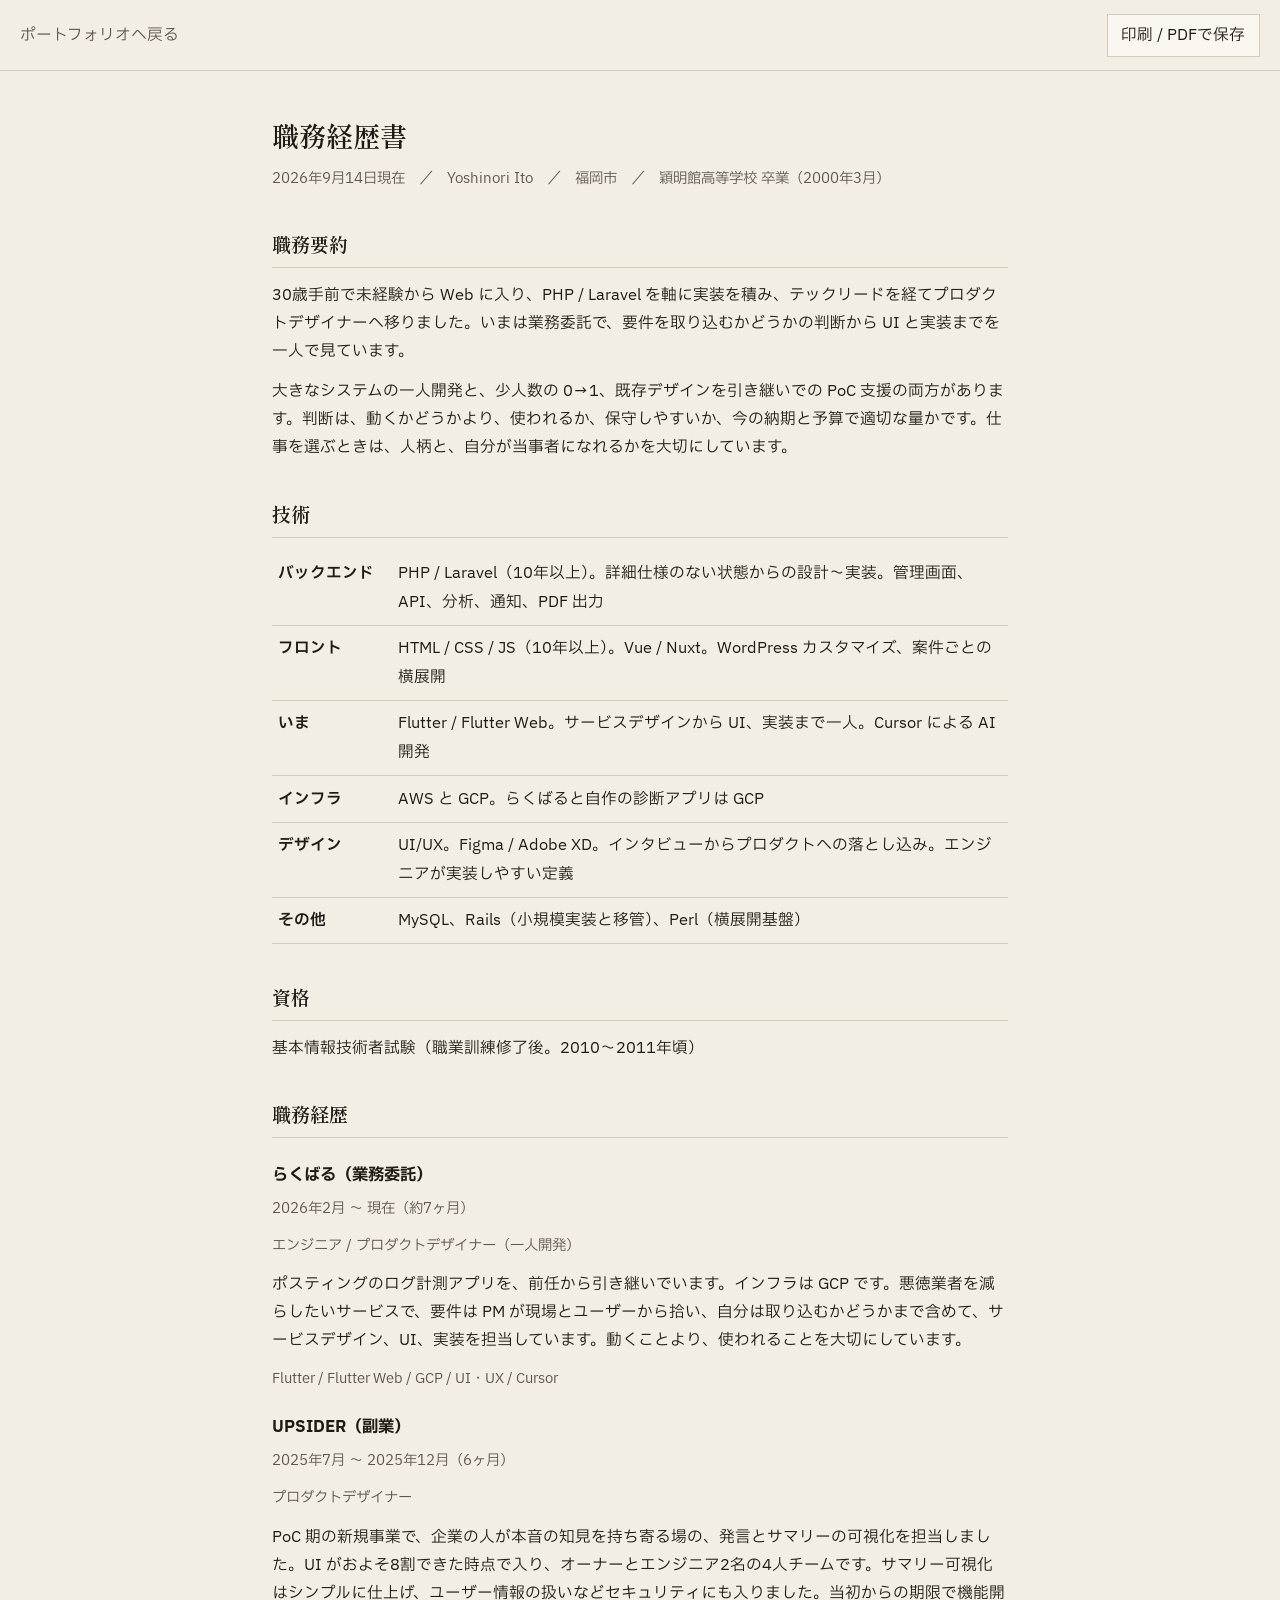
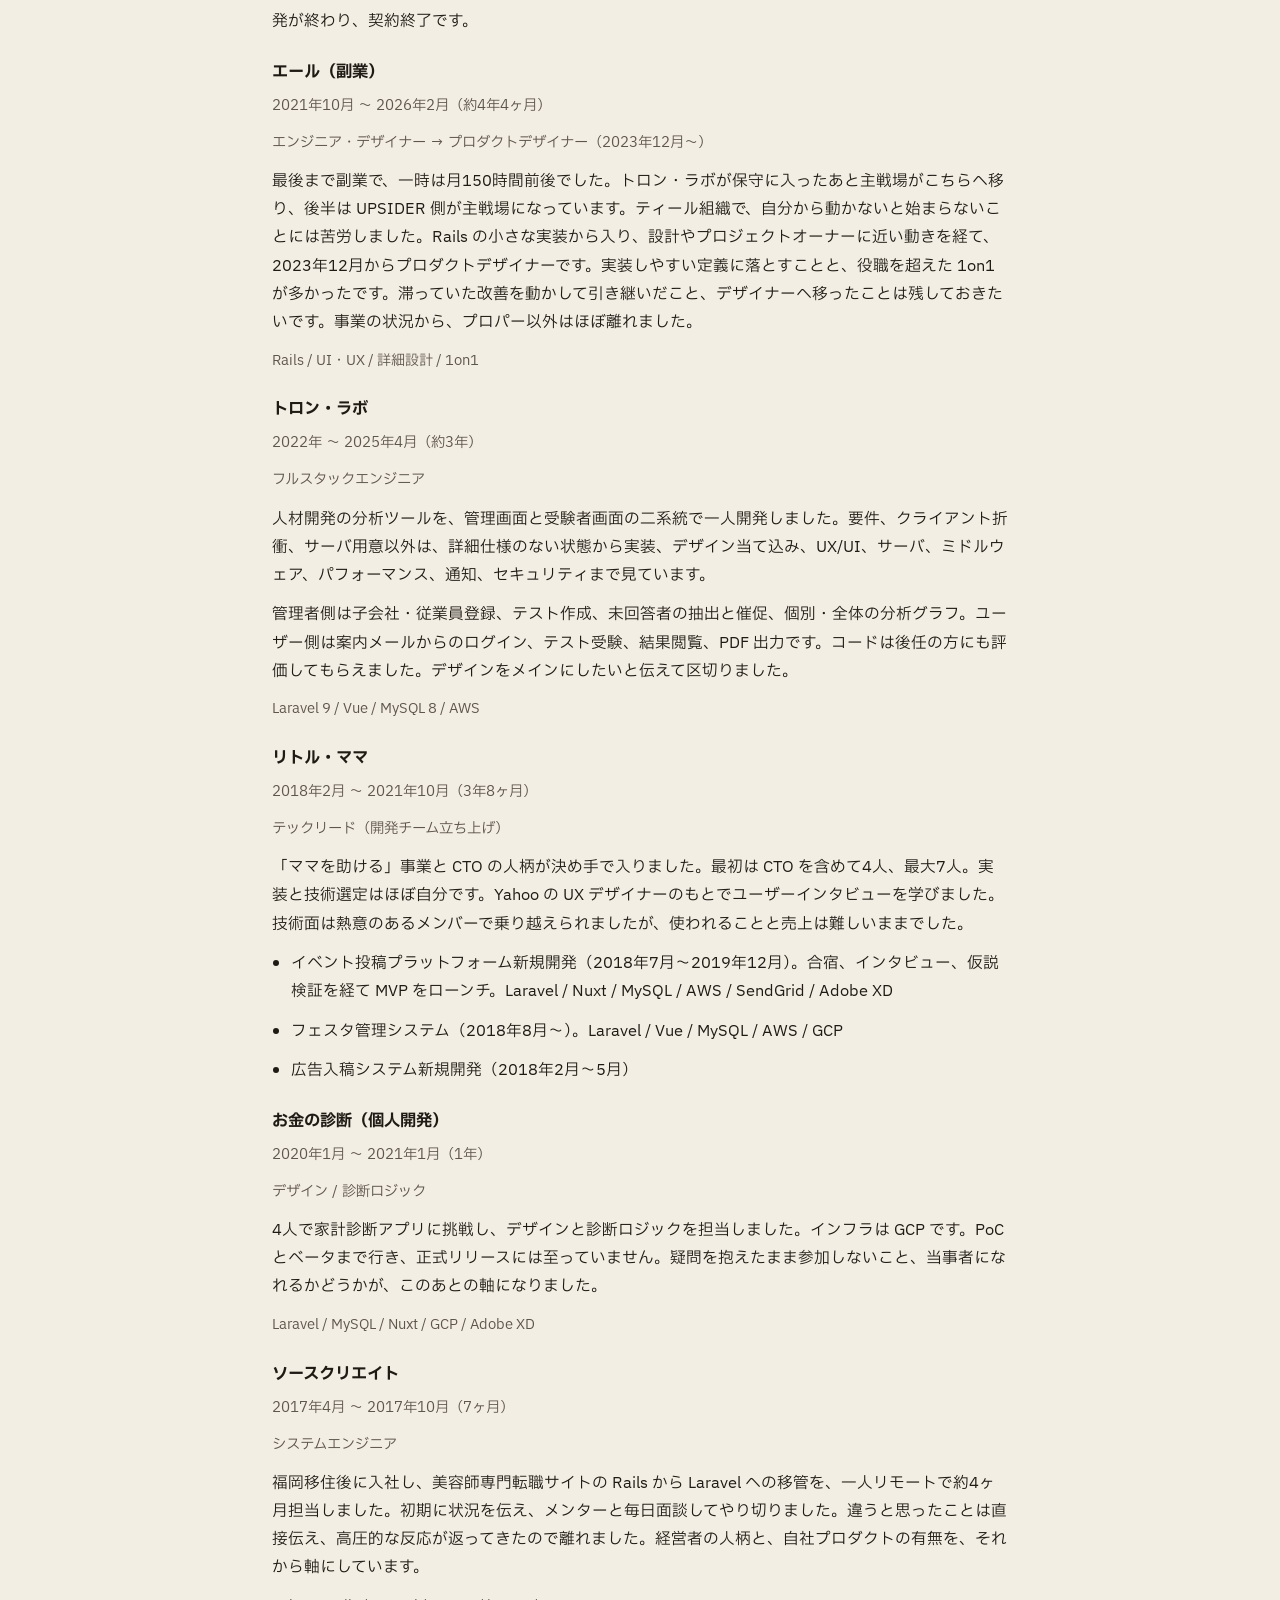
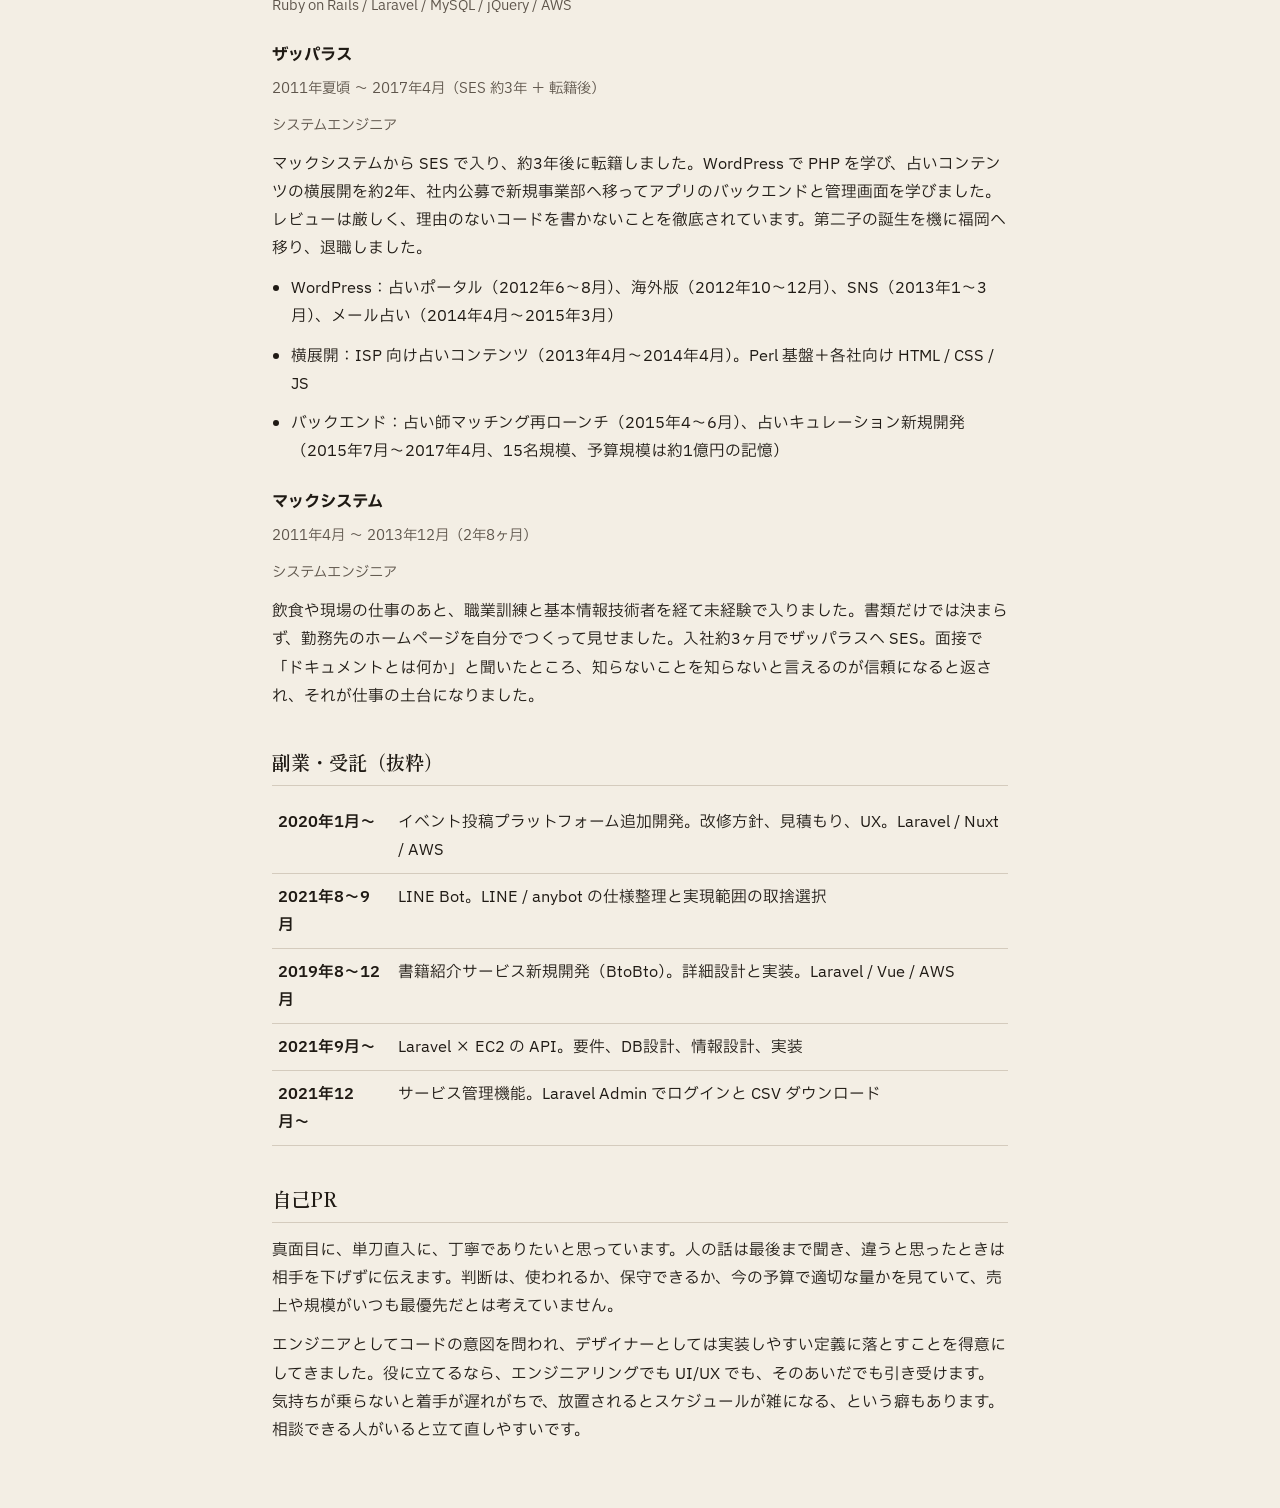
==== resume.html @ da423660 "印刷とPDF保存ができる詳細な職務経歴書を公開する。 Co-authored-by: Cursor <cursoragent@cursor.com>" ====
<!DOCTYPE html>
<html lang="ja">
<head>
  <meta charset="utf-8">
  <meta name="viewport" content="width=device-width, initial-scale=1">
  <title>職務経歴書 — Yoshinori Ito</title>
  <meta name="description" content="Yoshinori Ito の職務経歴書。印刷、またはPDFとして保存できます。">
  <link rel="icon" href="./favicon.svg" type="image/svg+xml">
  <link rel="preconnect" href="https://fonts.googleapis.com">
  <link rel="preconnect" href="https://fonts.gstatic.com" crossorigin>
  <link href="https://fonts.googleapis.com/css2?family=IBM+Plex+Sans+JP:wght@400;500&family=Shippori+Mincho:wght@500;600&display=swap" rel="stylesheet">
  <link rel="stylesheet" href="./assets/resume.css">
</head>
<body>
  <div class="no-print">
    <a href="./">ポートフォリオへ戻る</a>
    <button class="js-print" type="button">印刷 / PDFで保存</button>
  </div>

  <article class="doc">
    <h1>職務経歴書</h1>
    <p class="meta">2026年9月14日現在　／　Yoshinori Ito　／　福岡市　／　穎明館高等学校 卒業（2000年3月）</p>

    <h2>職務要約</h2>
    <p>30歳手前で未経験から Web に入り、PHP / Laravel を軸に実装を積み、テックリードを経てプロダクトデザイナーへ移りました。いまは業務委託で、要件を取り込むかどうかの判断から UI と実装までを一人で見ています。</p>
    <p>大きなシステムの一人開発と、少人数の 0→1、既存デザインを引き継いでの PoC 支援の両方があります。判断は、動くかどうかより、使われるか、保守しやすいか、今の納期と予算で適切な量かです。仕事を選ぶときは、人柄と、自分が当事者になれるかを大切にしています。</p>

    <h2>技術</h2>
    <table>
      <tr>
        <th scope="row">バックエンド</th>
        <td>PHP / Laravel（10年以上）。詳細仕様のない状態からの設計〜実装。管理画面、API、分析、通知、PDF 出力</td>
      </tr>
      <tr>
        <th scope="row">フロント</th>
        <td>HTML / CSS / JS（10年以上）。Vue / Nuxt。WordPress カスタマイズ、案件ごとの横展開</td>
      </tr>
      <tr>
        <th scope="row">いま</th>
        <td>Flutter / Flutter Web。サービスデザインから UI、実装まで一人。Cursor による AI 開発</td>
      </tr>
      <tr>
        <th scope="row">インフラ</th>
        <td>AWS と GCP。らくばると自作の診断アプリは GCP</td>
      </tr>
      <tr>
        <th scope="row">デザイン</th>
        <td>UI/UX。Figma / Adobe XD。インタビューからプロダクトへの落とし込み。エンジニアが実装しやすい定義</td>
      </tr>
      <tr>
        <th scope="row">その他</th>
        <td>MySQL、Rails（小規模実装と移管）、Perl（横展開基盤）</td>
      </tr>
    </table>

    <h2>資格</h2>
    <p>基本情報技術者試験（職業訓練修了後。2010〜2011年頃）</p>

    <h2>職務経歴</h2>

    <section class="job">
      <h3>らくばる（業務委託）</h3>
      <p class="period">2026年2月 〜 現在（約7ヶ月）</p>
      <p class="role">エンジニア / プロダクトデザイナー（一人開発）</p>
      <p>ポスティングのログ計測アプリを、前任から引き継いでいます。インフラは GCP です。悪徳業者を減らしたいサービスで、要件は PM が現場とユーザーから拾い、自分は取り込むかどうかまで含めて、サービスデザイン、UI、実装を担当しています。動くことより、使われることを大切にしています。</p>
      <p class="tech">Flutter / Flutter Web / GCP / UI・UX / Cursor</p>
    </section>

    <section class="job">
      <h3>UPSIDER（副業）</h3>
      <p class="period">2025年7月 〜 2025年12月（6ヶ月）</p>
      <p class="role">プロダクトデザイナー</p>
      <p>PoC 期の新規事業で、企業の人が本音の知見を持ち寄る場の、発言とサマリーの可視化を担当しました。UI がおよそ8割できた時点で入り、オーナーとエンジニア2名の4人チームです。サマリー可視化はシンプルに仕上げ、ユーザー情報の扱いなどセキュリティにも入りました。当初からの期限で機能開発が終わり、契約終了です。</p>
    </section>

    <section class="job">
      <h3>エール（副業）</h3>
      <p class="period">2021年10月 〜 2026年2月（約4年4ヶ月）</p>
      <p class="role">エンジニア・デザイナー → プロダクトデザイナー（2023年12月〜）</p>
      <p>最後まで副業で、一時は月150時間前後でした。トロン・ラボが保守に入ったあと主戦場がこちらへ移り、後半は UPSIDER 側が主戦場になっています。ティール組織で、自分から動かないと始まらないことには苦労しました。Rails の小さな実装から入り、設計やプロジェクトオーナーに近い動きを経て、2023年12月からプロダクトデザイナーです。実装しやすい定義に落とすことと、役職を超えた 1on1 が多かったです。滞っていた改善を動かして引き継いだこと、デザイナーへ移ったことは残しておきたいです。事業の状況から、プロパー以外はほぼ離れました。</p>
      <p class="tech">Rails / UI・UX / 詳細設計 / 1on1</p>
    </section>

    <section class="job">
      <h3>トロン・ラボ</h3>
      <p class="period">2022年 〜 2025年4月（約3年）</p>
      <p class="role">フルスタックエンジニア</p>
      <p>人材開発の分析ツールを、管理画面と受験者画面の二系統で一人開発しました。要件、クライアント折衝、サーバ用意以外は、詳細仕様のない状態から実装、デザイン当て込み、UX/UI、サーバ、ミドルウェア、パフォーマンス、通知、セキュリティまで見ています。</p>
      <p>管理者側は子会社・従業員登録、テスト作成、未回答者の抽出と催促、個別・全体の分析グラフ。ユーザー側は案内メールからのログイン、テスト受験、結果閲覧、PDF 出力です。コードは後任の方にも評価してもらえました。デザインをメインにしたいと伝えて区切りました。</p>
      <p class="tech">Laravel 9 / Vue / MySQL 8 / AWS</p>
    </section>

    <section class="job">
      <h3>リトル・ママ</h3>
      <p class="period">2018年2月 〜 2021年10月（3年8ヶ月）</p>
      <p class="role">テックリード（開発チーム立ち上げ）</p>
      <p>「ママを助ける」事業と CTO の人柄が決め手で入りました。最初は CTO を含めて4人、最大7人。実装と技術選定はほぼ自分です。Yahoo の UX デザイナーのもとでユーザーインタビューを学びました。技術面は熱意のあるメンバーで乗り越えられましたが、使われることと売上は難しいままでした。</p>
      <ul>
        <li>イベント投稿プラットフォーム新規開発（2018年7月〜2019年12月）。合宿、インタビュー、仮説検証を経て MVP をローンチ。Laravel / Nuxt / MySQL / AWS / SendGrid / Adobe XD</li>
        <li>フェスタ管理システム（2018年8月〜）。Laravel / Vue / MySQL / AWS / GCP</li>
        <li>広告入稿システム新規開発（2018年2月〜5月）</li>
      </ul>
    </section>

    <section class="job">
      <h3>お金の診断（個人開発）</h3>
      <p class="period">2020年1月 〜 2021年1月（1年）</p>
      <p class="role">デザイン / 診断ロジック</p>
      <p>4人で家計診断アプリに挑戦し、デザインと診断ロジックを担当しました。インフラは GCP です。PoC とベータまで行き、正式リリースには至っていません。疑問を抱えたまま参加しないこと、当事者になれるかどうかが、このあとの軸になりました。</p>
      <p class="tech">Laravel / MySQL / Nuxt / GCP / Adobe XD</p>
    </section>

    <section class="job">
      <h3>ソースクリエイト</h3>
      <p class="period">2017年4月 〜 2017年10月（7ヶ月）</p>
      <p class="role">システムエンジニア</p>
      <p>福岡移住後に入社し、美容師専門転職サイトの Rails から Laravel への移管を、一人リモートで約4ヶ月担当しました。初期に状況を伝え、メンターと毎日面談してやり切りました。違うと思ったことは直接伝え、高圧的な反応が返ってきたので離れました。経営者の人柄と、自社プロダクトの有無を、それから軸にしています。</p>
      <p class="tech">Ruby on Rails / Laravel / MySQL / jQuery / AWS</p>
    </section>

    <section class="job">
      <h3>ザッパラス</h3>
      <p class="period">2011年夏頃 〜 2017年4月（SES 約3年 ＋ 転籍後）</p>
      <p class="role">システムエンジニア</p>
      <p>マックシステムから SES で入り、約3年後に転籍しました。WordPress で PHP を学び、占いコンテンツの横展開を約2年、社内公募で新規事業部へ移ってアプリのバックエンドと管理画面を学びました。レビューは厳しく、理由のないコードを書かないことを徹底されています。第二子の誕生を機に福岡へ移り、退職しました。</p>
      <ul>
        <li>WordPress：占いポータル（2012年6〜8月）、海外版（2012年10〜12月）、SNS（2013年1〜3月）、メール占い（2014年4月〜2015年3月）</li>
        <li>横展開：ISP 向け占いコンテンツ（2013年4月〜2014年4月）。Perl 基盤＋各社向け HTML / CSS / JS</li>
        <li>バックエンド：占い師マッチング再ローンチ（2015年4〜6月）、占いキュレーション新規開発（2015年7月〜2017年4月、15名規模、予算規模は約1億円の記憶）</li>
      </ul>
    </section>

    <section class="job">
      <h3>マックシステム</h3>
      <p class="period">2011年4月 〜 2013年12月（2年8ヶ月）</p>
      <p class="role">システムエンジニア</p>
      <p>飲食や現場の仕事のあと、職業訓練と基本情報技術者を経て未経験で入りました。書類だけでは決まらず、勤務先のホームページを自分でつくって見せました。入社約3ヶ月でザッパラスへ SES。面接で「ドキュメントとは何か」と聞いたところ、知らないことを知らないと言えるのが信頼になると返され、それが仕事の土台になりました。</p>
    </section>

    <h2>副業・受託（抜粋）</h2>
    <table>
      <tr>
        <th scope="row">2020年1月〜</th>
        <td>イベント投稿プラットフォーム追加開発。改修方針、見積もり、UX。Laravel / Nuxt / AWS</td>
      </tr>
      <tr>
        <th scope="row">2021年8〜9月</th>
        <td>LINE Bot。LINE / anybot の仕様整理と実現範囲の取捨選択</td>
      </tr>
      <tr>
        <th scope="row">2019年8〜12月</th>
        <td>書籍紹介サービス新規開発（BtoBto）。詳細設計と実装。Laravel / Vue / AWS</td>
      </tr>
      <tr>
        <th scope="row">2021年9月〜</th>
        <td>Laravel × EC2 の API。要件、DB設計、情報設計、実装</td>
      </tr>
      <tr>
        <th scope="row">2021年12月〜</th>
        <td>サービス管理機能。Laravel Admin でログインと CSV ダウンロード</td>
      </tr>
    </table>

    <h2>自己PR</h2>
    <p>真面目に、単刀直入に、丁寧でありたいと思っています。人の話は最後まで聞き、違うと思ったときは相手を下げずに伝えます。判断は、使われるか、保守できるか、今の予算で適切な量かを見ていて、売上や規模がいつも最優先だとは考えていません。</p>
    <p>エンジニアとしてコードの意図を問われ、デザイナーとしては実装しやすい定義に落とすことを得意にしてきました。役に立てるなら、エンジニアリングでも UI/UX でも、そのあいだでも引き受けます。気持ちが乗らないと着手が遅れがちで、放置されるとスケジュールが雑になる、という癖もあります。相談できる人がいると立て直しやすいです。</p>
  </article>

  <script src="./assets/resume.js"></script>
</body>
</html>
---- assets/resume.css ----
:root {
  --bg: #f3eee4;
  --bg-raised: #faf7f0;
  --ink: #1f1a14;
  --ink-soft: #5e554b;
  --line: #d4cbbd;
  --accent: #8c3d28;
  --serif: "Shippori Mincho", "Hiragino Mincho ProN", "Yu Mincho", serif;
  --sans: "IBM Plex Sans JP", "Hiragino Sans", "Hiragino Kaku Gothic ProN", sans-serif;
}

*,
*::before,
*::after {
  box-sizing: border-box;
}

body {
  margin: 0;
  color: var(--ink);
  background: var(--bg);
  font-family: var(--sans);
  font-size: 0.98rem;
  line-height: 1.8;
}

a {
  color: var(--accent);
}

.no-print {
  position: sticky;
  top: 0;
  z-index: 10;
  display: flex;
  justify-content: space-between;
  align-items: center;
  gap: 1rem;
  padding: 0.85rem 1.25rem;
  border-bottom: 1px solid var(--line);
  background: var(--bg);
}

.no-print a {
  color: var(--ink-soft);
  text-decoration: none;
}

.no-print button {
  border: 1px solid var(--line);
  background: var(--bg-raised);
  color: var(--ink);
  font: inherit;
  padding: 0.4rem 0.85rem;
  cursor: pointer;
}

.doc {
  width: min(46rem, calc(100% - 2.5rem));
  margin: 2.5rem auto 4rem;
}

.doc h1 {
  margin: 0 0 0.35rem;
  font-family: var(--serif);
  font-size: 1.7rem;
  font-weight: 600;
}

.meta {
  margin: 0 0 1.75rem;
  color: var(--ink-soft);
  font-size: 0.9rem;
}

.doc h2 {
  margin: 2.2rem 0 0.8rem;
  padding-bottom: 0.35rem;
  border-bottom: 1px solid var(--line);
  font-family: var(--serif);
  font-size: 1.2rem;
  font-weight: 600;
}

.doc h3 {
  margin: 1.4rem 0 0.35rem;
  font-size: 1.02rem;
}

.period,
.role {
  margin: 0;
  color: var(--ink-soft);
  font-size: 0.9rem;
}

.doc p,
.doc li {
  margin: 0 0 0.7rem;
}

.doc ul {
  margin: 0 0 0.7rem;
  padding-left: 1.2rem;
}

.job {
  break-inside: avoid;
}

table {
  width: 100%;
  border-collapse: collapse;
  margin: 0 0 1rem;
}

th,
td {
  padding: 0.55rem 0.4rem;
  border-bottom: 1px solid var(--line);
  text-align: left;
  vertical-align: top;
}

th {
  width: 7.5rem;
  font-weight: 600;
}

.tech {
  color: var(--ink-soft);
  font-size: 0.88rem;
}

@media print {
  @page {
    size: A4;
    margin: 14mm 16mm;
  }

  body {
    background: #fff;
    font-size: 10.5pt;
    line-height: 1.65;
  }

  .no-print {
    display: none;
  }

  .doc {
    width: auto;
    margin: 0;
  }

  a {
    color: inherit;
    text-decoration: none;
  }

  .doc h2,
  .doc h3 {
    break-after: avoid;
  }

  .job {
    break-inside: avoid;
  }
}
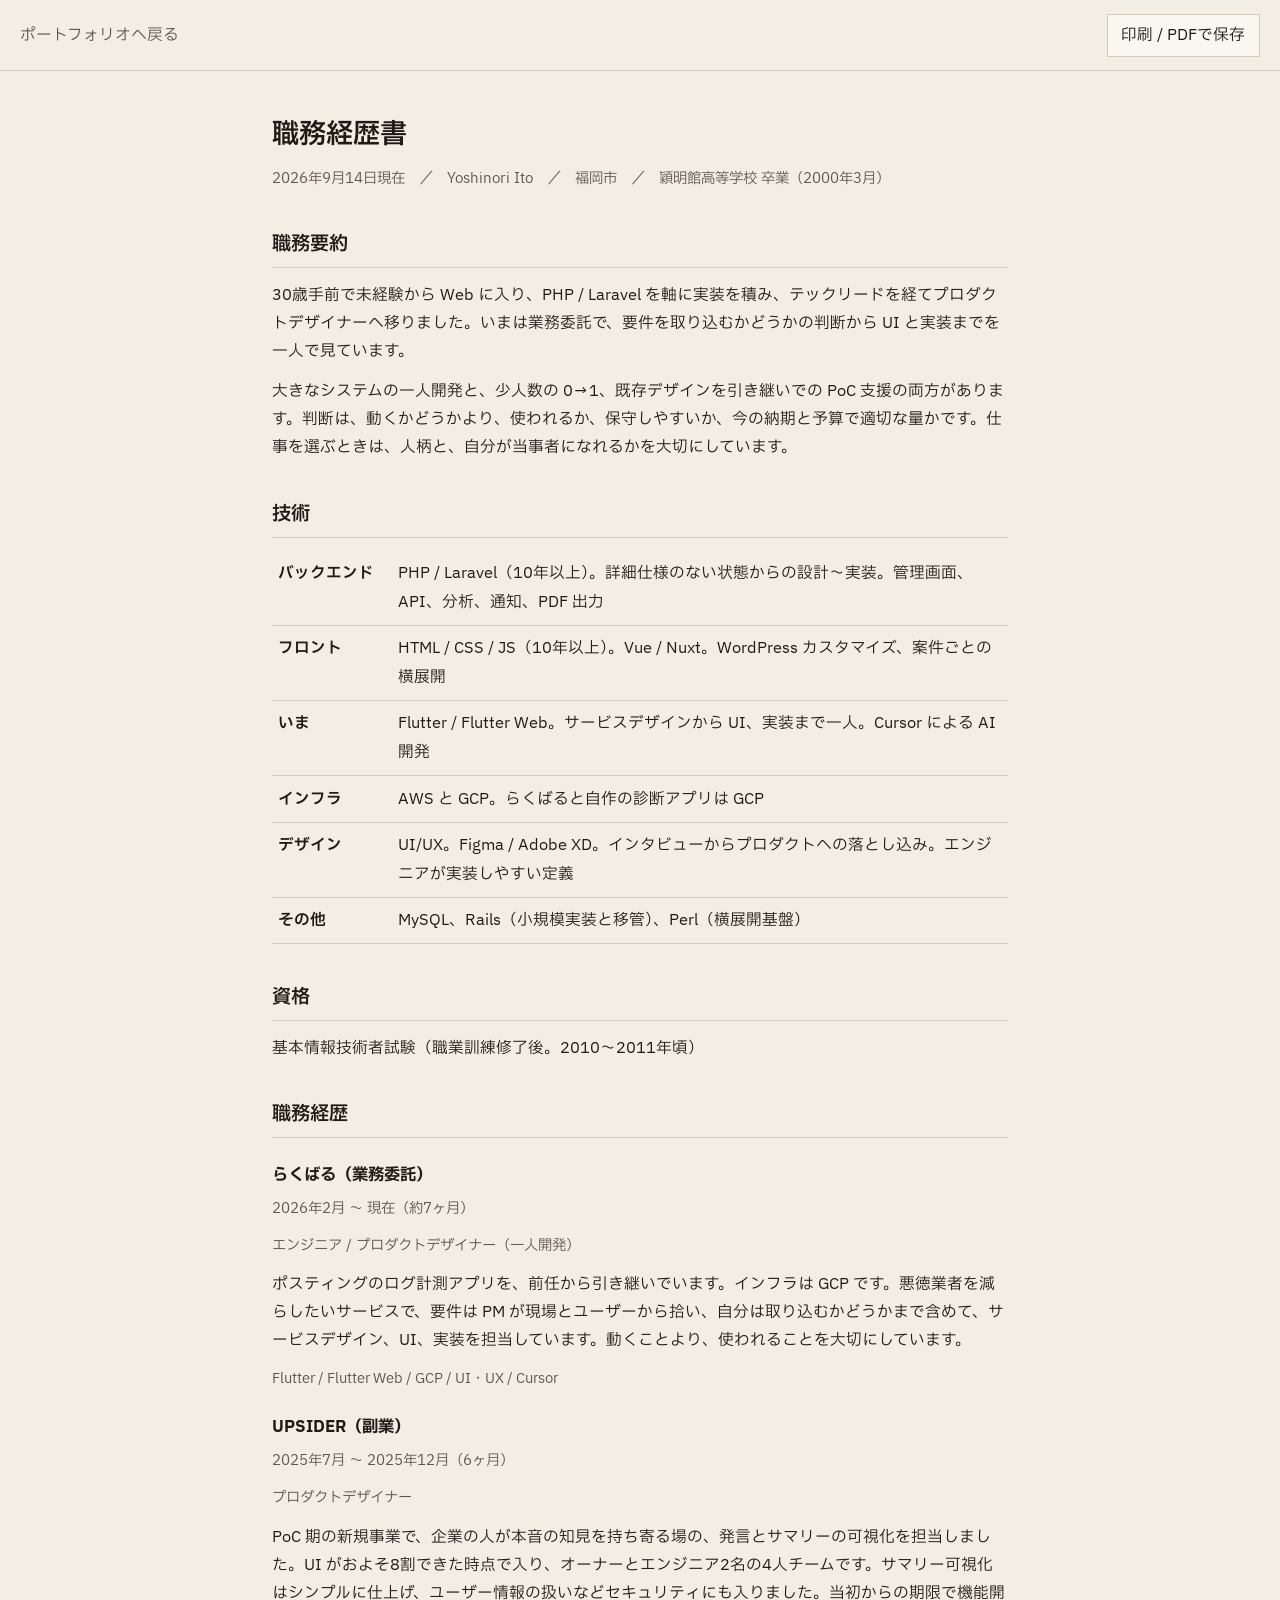
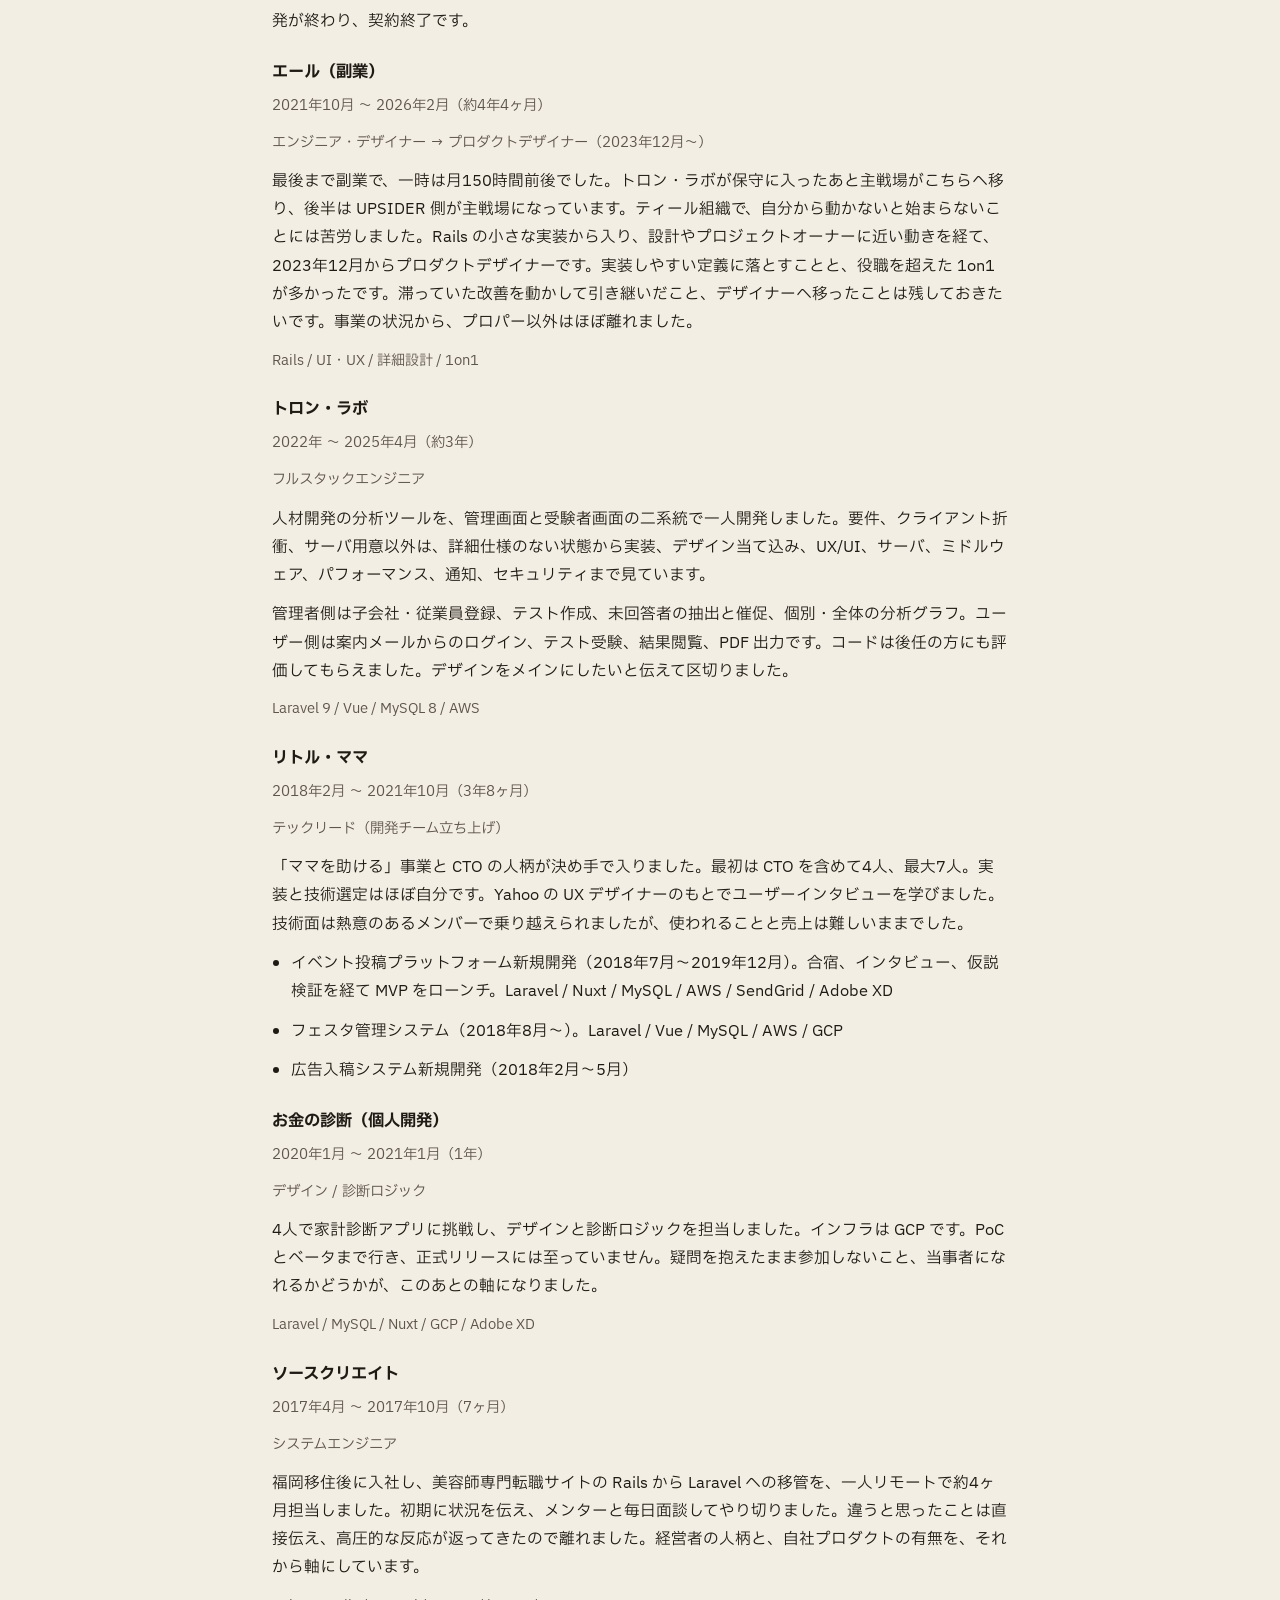
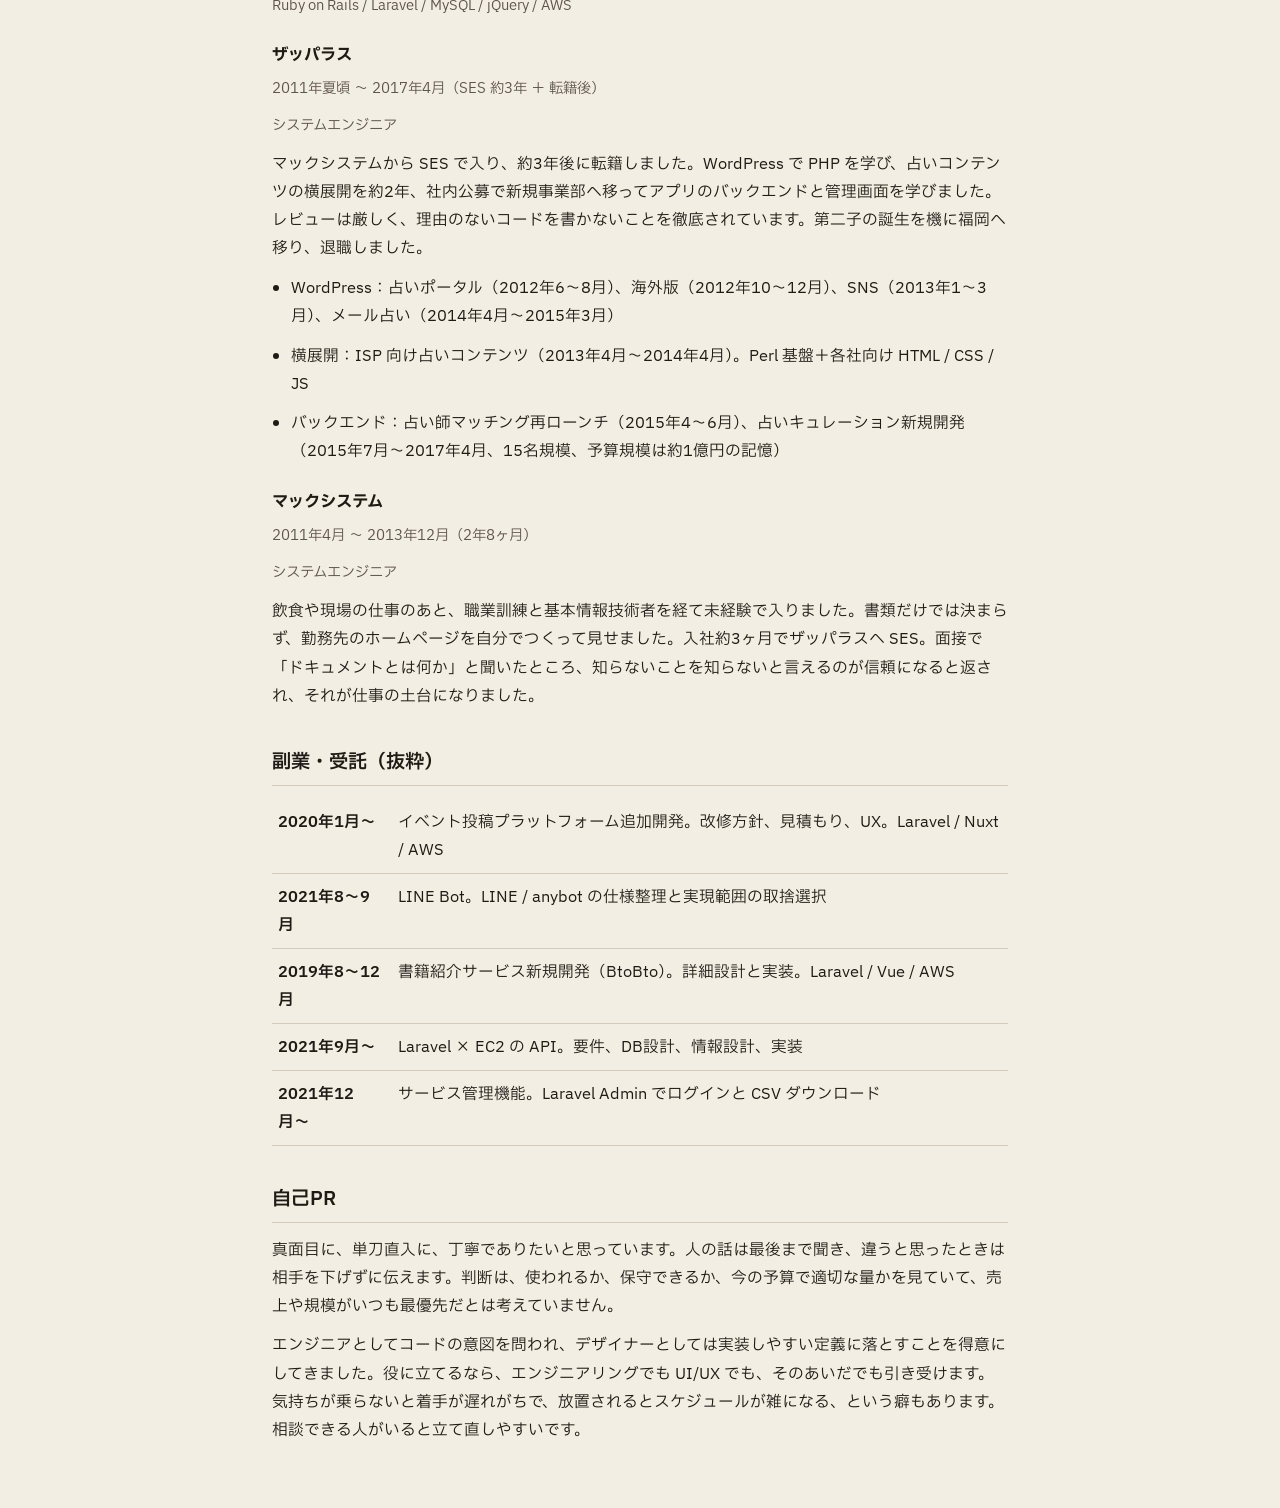
==== commit 72bf0e74: "明朝を大きなタイトルだけに残し、冒頭の一文を整える。 Co-authored-by: Cursor <cursoragent@cursor.com>" ====
--- a/resume.html
+++ b/resume.html
@@ -8,7 +8,7 @@
   <link rel="icon" href="./favicon.svg" type="image/svg+xml">
   <link rel="preconnect" href="https://fonts.googleapis.com">
   <link rel="preconnect" href="https://fonts.gstatic.com" crossorigin>
-  <link href="https://fonts.googleapis.com/css2?family=IBM+Plex+Sans+JP:wght@400;500&family=Shippori+Mincho:wght@500;600&display=swap" rel="stylesheet">
+  <link href="https://fonts.googleapis.com/css2?family=IBM+Plex+Sans+JP:wght@400;500;600&display=swap" rel="stylesheet">
   <link rel="stylesheet" href="./assets/resume.css">
 </head>
 <body>
--- a/assets/resume.css
+++ b/assets/resume.css
@@ -5,7 +5,6 @@
   --ink-soft: #5e554b;
   --line: #d4cbbd;
   --accent: #8c3d28;
-  --serif: "Shippori Mincho", "Hiragino Mincho ProN", "Yu Mincho", serif;
   --sans: "IBM Plex Sans JP", "Hiragino Sans", "Hiragino Kaku Gothic ProN", sans-serif;
 }
 
@@ -62,7 +61,6 @@
 
 .doc h1 {
   margin: 0 0 0.35rem;
-  font-family: var(--serif);
   font-size: 1.7rem;
   font-weight: 600;
 }
@@ -77,7 +75,6 @@
   margin: 2.2rem 0 0.8rem;
   padding-bottom: 0.35rem;
   border-bottom: 1px solid var(--line);
-  font-family: var(--serif);
   font-size: 1.2rem;
   font-weight: 600;
 }
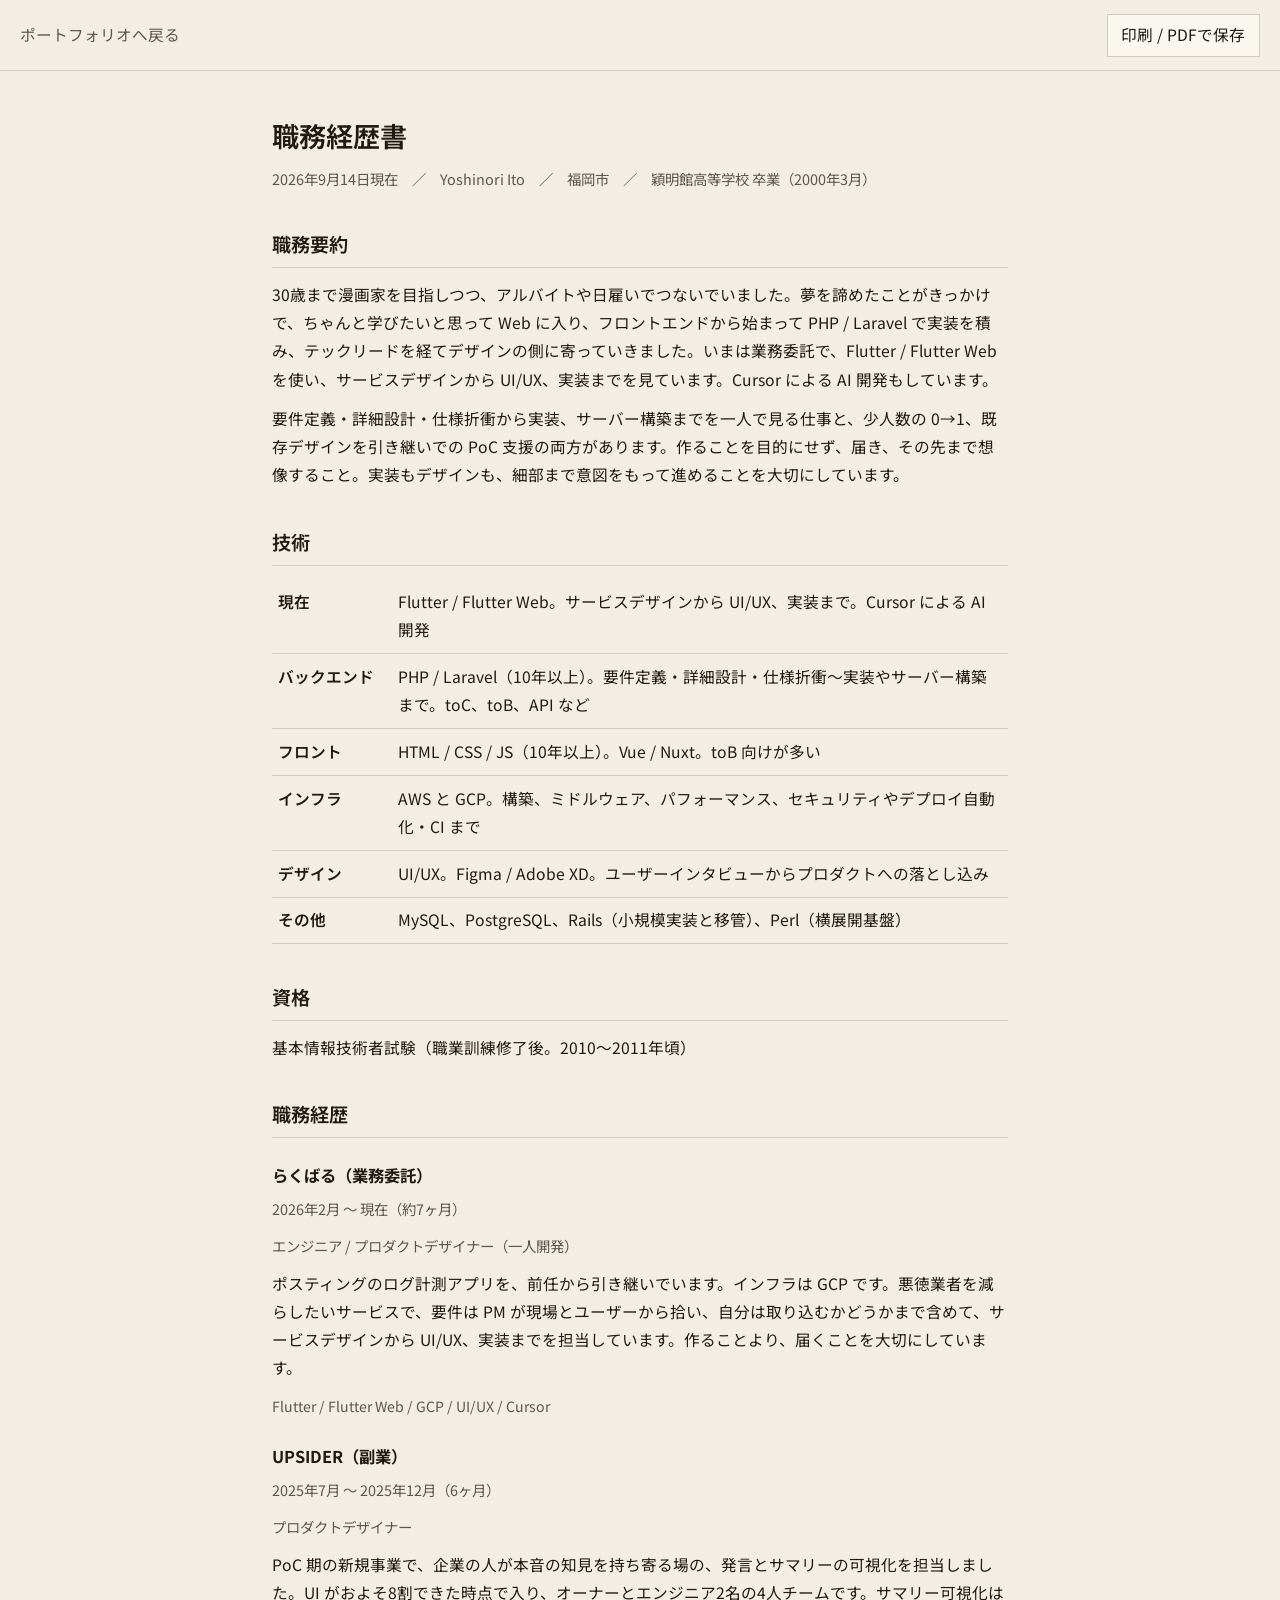
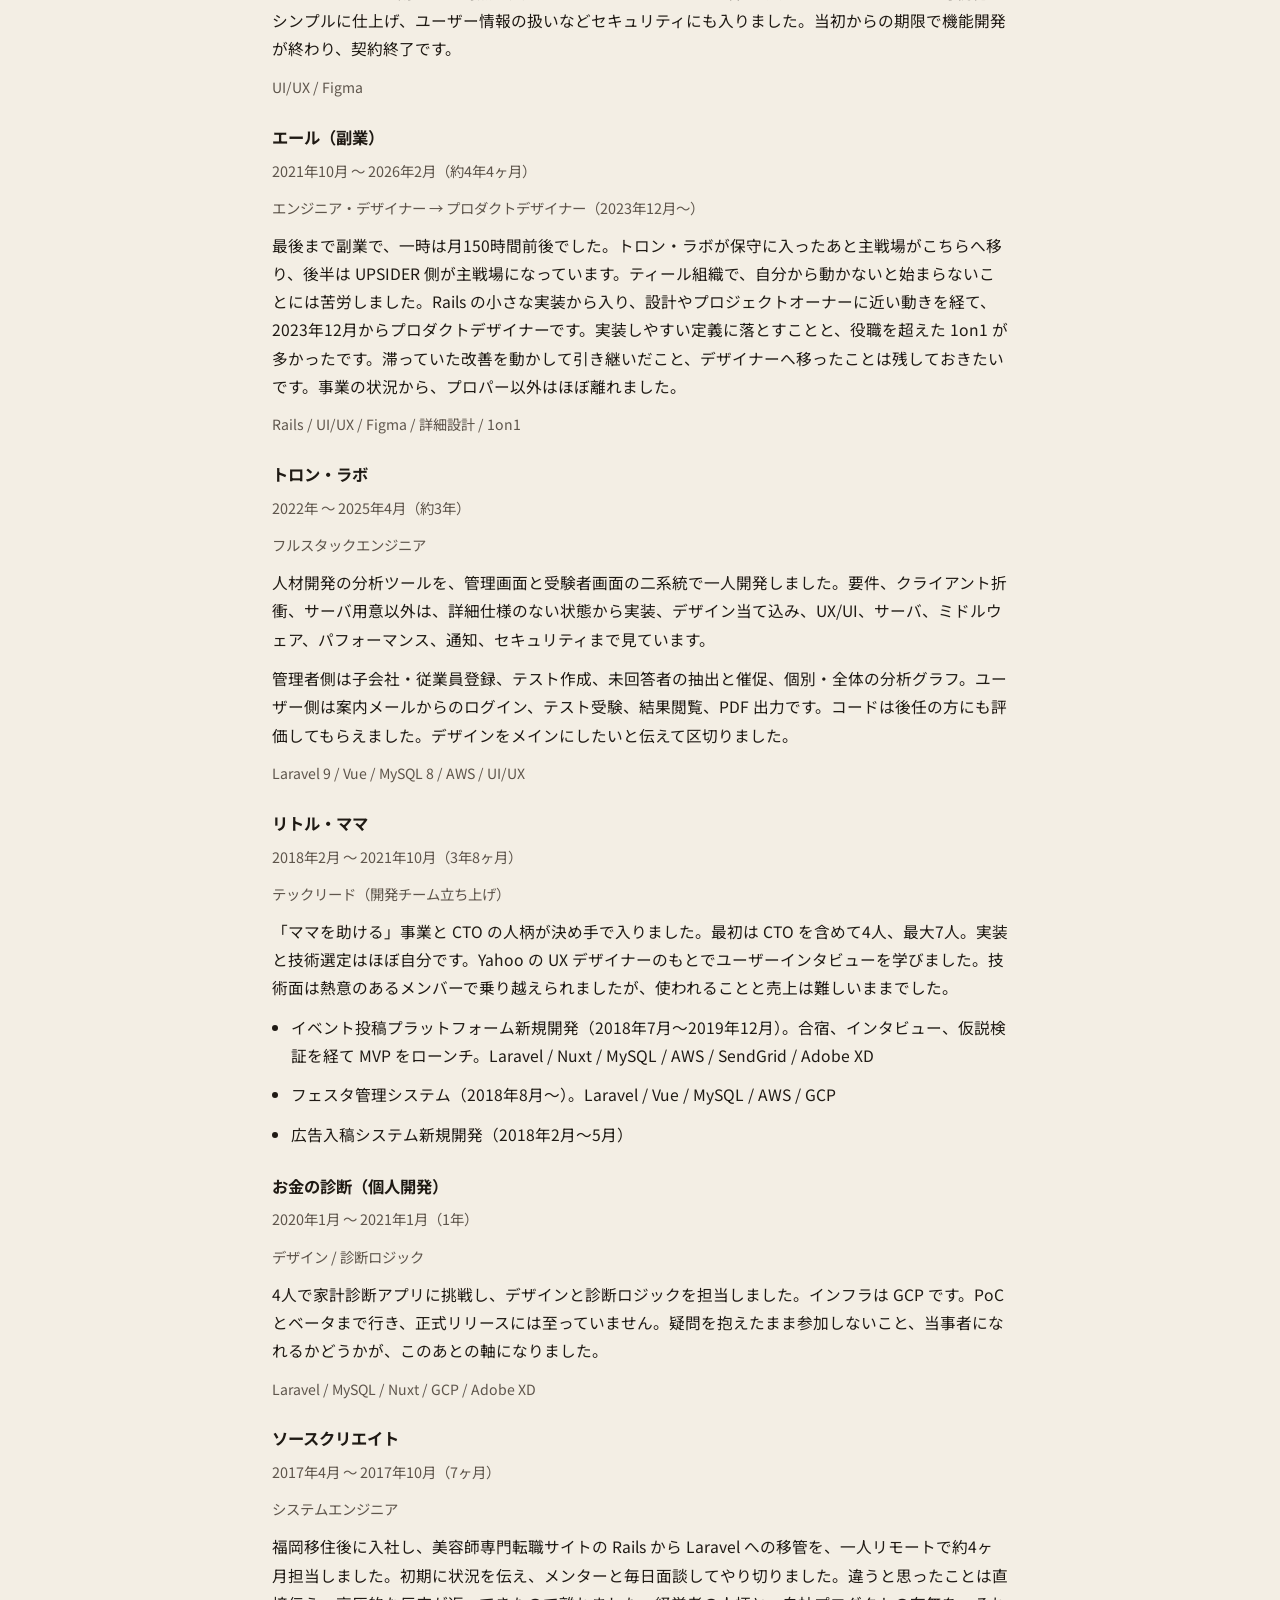
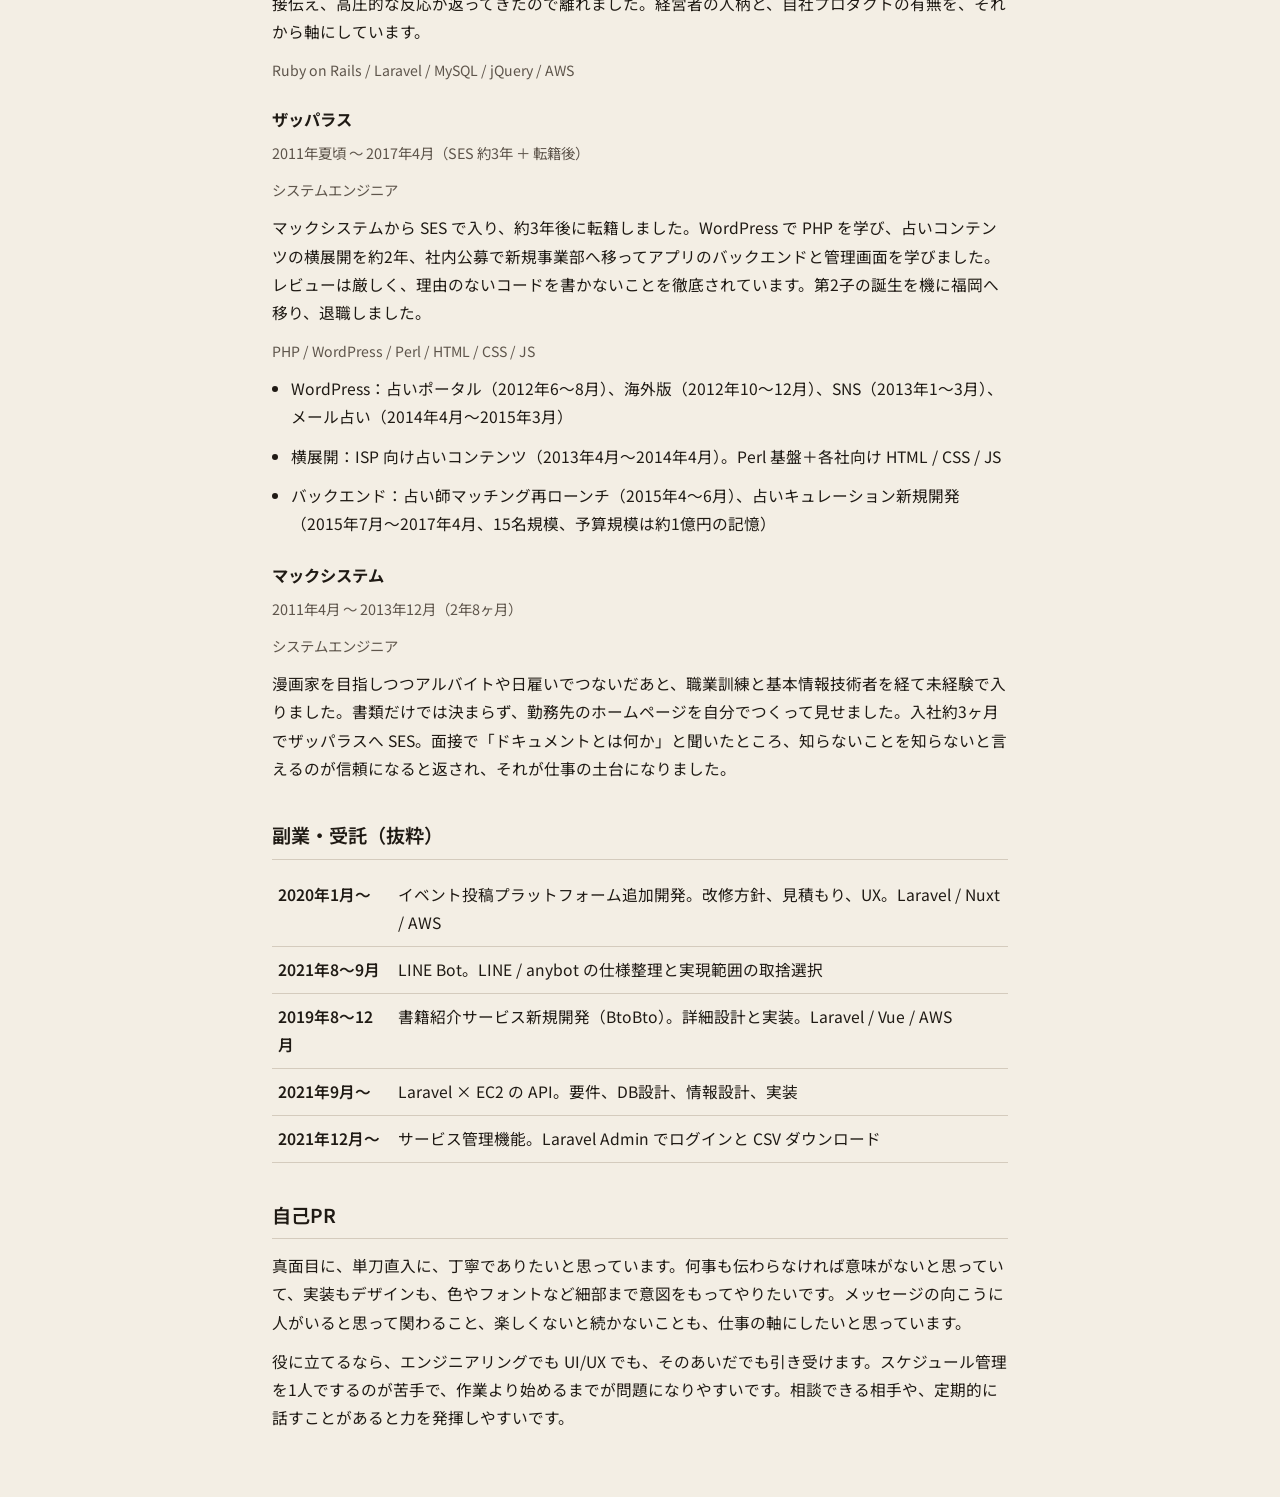
==== commit 6283adad: "自己紹介と大切にしたいことを本人の文に揃え、経歴と職務経歴書にも反映する。 Co-authored-by: Cursor <cursoragent@cursor.com>" ====
--- a/resume.html
+++ b/resume.html
@@ -8,7 +8,7 @@
   <link rel="icon" href="./favicon.svg" type="image/svg+xml">
   <link rel="preconnect" href="https://fonts.googleapis.com">
   <link rel="preconnect" href="https://fonts.gstatic.com" crossorigin>
-  <link href="https://fonts.googleapis.com/css2?family=IBM+Plex+Sans+JP:wght@400;500;600&display=swap" rel="stylesheet">
+  <link href="https://fonts.googleapis.com/css2?family=Noto+Sans+JP:wght@400;500;600&display=swap" rel="stylesheet">
   <link rel="stylesheet" href="./assets/resume.css">
 </head>
 <body>
@@ -22,34 +22,34 @@
     <p class="meta">2026年9月14日現在　／　Yoshinori Ito　／　福岡市　／　穎明館高等学校 卒業（2000年3月）</p>
 
     <h2>職務要約</h2>
-    <p>30歳手前で未経験から Web に入り、PHP / Laravel を軸に実装を積み、テックリードを経てプロダクトデザイナーへ移りました。いまは業務委託で、要件を取り込むかどうかの判断から UI と実装までを一人で見ています。</p>
-    <p>大きなシステムの一人開発と、少人数の 0→1、既存デザインを引き継いでの PoC 支援の両方があります。判断は、動くかどうかより、使われるか、保守しやすいか、今の納期と予算で適切な量かです。仕事を選ぶときは、人柄と、自分が当事者になれるかを大切にしています。</p>
+    <p>30歳まで漫画家を目指しつつ、アルバイトや日雇いでつないでいました。夢を諦めたことがきっかけで、ちゃんと学びたいと思って Web に入り、フロントエンドから始まって PHP / Laravel で実装を積み、テックリードを経てデザインの側に寄っていきました。いまは業務委託で、Flutter / Flutter Web を使い、サービスデザインから UI/UX、実装までを見ています。Cursor による AI 開発もしています。</p>
+    <p>要件定義・詳細設計・仕様折衝から実装、サーバー構築までを一人で見る仕事と、少人数の 0→1、既存デザインを引き継いでの PoC 支援の両方があります。作ることを目的にせず、届き、その先まで想像すること。実装もデザインも、細部まで意図をもって進めることを大切にしています。</p>
 
     <h2>技術</h2>
     <table>
       <tr>
+        <th scope="row">現在</th>
+        <td>Flutter / Flutter Web。サービスデザインから UI/UX、実装まで。Cursor による AI 開発</td>
+      </tr>
+      <tr>
         <th scope="row">バックエンド</th>
-        <td>PHP / Laravel（10年以上）。詳細仕様のない状態からの設計〜実装。管理画面、API、分析、通知、PDF 出力</td>
+        <td>PHP / Laravel（10年以上）。要件定義・詳細設計・仕様折衝〜実装やサーバー構築まで。toC、toB、API など</td>
       </tr>
       <tr>
         <th scope="row">フロント</th>
-        <td>HTML / CSS / JS（10年以上）。Vue / Nuxt。WordPress カスタマイズ、案件ごとの横展開</td>
-      </tr>
-      <tr>
-        <th scope="row">いま</th>
-        <td>Flutter / Flutter Web。サービスデザインから UI、実装まで一人。Cursor による AI 開発</td>
+        <td>HTML / CSS / JS（10年以上）。Vue / Nuxt。toB 向けが多い</td>
       </tr>
       <tr>
         <th scope="row">インフラ</th>
-        <td>AWS と GCP。らくばると自作の診断アプリは GCP</td>
+        <td>AWS と GCP。構築、ミドルウェア、パフォーマンス、セキュリティやデプロイ自動化・CI まで</td>
       </tr>
       <tr>
         <th scope="row">デザイン</th>
-        <td>UI/UX。Figma / Adobe XD。インタビューからプロダクトへの落とし込み。エンジニアが実装しやすい定義</td>
+        <td>UI/UX。Figma / Adobe XD。ユーザーインタビューからプロダクトへの落とし込み</td>
       </tr>
       <tr>
         <th scope="row">その他</th>
-        <td>MySQL、Rails（小規模実装と移管）、Perl（横展開基盤）</td>
+        <td>MySQL、PostgreSQL、Rails（小規模実装と移管）、Perl（横展開基盤）</td>
       </tr>
     </table>
 
@@ -62,8 +62,8 @@
       <h3>らくばる（業務委託）</h3>
       <p class="period">2026年2月 〜 現在（約7ヶ月）</p>
       <p class="role">エンジニア / プロダクトデザイナー（一人開発）</p>
-      <p>ポスティングのログ計測アプリを、前任から引き継いでいます。インフラは GCP です。悪徳業者を減らしたいサービスで、要件は PM が現場とユーザーから拾い、自分は取り込むかどうかまで含めて、サービスデザイン、UI、実装を担当しています。動くことより、使われることを大切にしています。</p>
-      <p class="tech">Flutter / Flutter Web / GCP / UI・UX / Cursor</p>
+      <p>ポスティングのログ計測アプリを、前任から引き継いでいます。インフラは GCP です。悪徳業者を減らしたいサービスで、要件は PM が現場とユーザーから拾い、自分は取り込むかどうかまで含めて、サービスデザインから UI/UX、実装までを担当しています。作ることより、届くことを大切にしています。</p>
+      <p class="tech">Flutter / Flutter Web / GCP / UI/UX / Cursor</p>
     </section>
 
     <section class="job">
@@ -71,6 +71,7 @@
       <p class="period">2025年7月 〜 2025年12月（6ヶ月）</p>
       <p class="role">プロダクトデザイナー</p>
       <p>PoC 期の新規事業で、企業の人が本音の知見を持ち寄る場の、発言とサマリーの可視化を担当しました。UI がおよそ8割できた時点で入り、オーナーとエンジニア2名の4人チームです。サマリー可視化はシンプルに仕上げ、ユーザー情報の扱いなどセキュリティにも入りました。当初からの期限で機能開発が終わり、契約終了です。</p>
+      <p class="tech">UI/UX / Figma</p>
     </section>
 
     <section class="job">
@@ -78,7 +79,7 @@
       <p class="period">2021年10月 〜 2026年2月（約4年4ヶ月）</p>
       <p class="role">エンジニア・デザイナー → プロダクトデザイナー（2023年12月〜）</p>
       <p>最後まで副業で、一時は月150時間前後でした。トロン・ラボが保守に入ったあと主戦場がこちらへ移り、後半は UPSIDER 側が主戦場になっています。ティール組織で、自分から動かないと始まらないことには苦労しました。Rails の小さな実装から入り、設計やプロジェクトオーナーに近い動きを経て、2023年12月からプロダクトデザイナーです。実装しやすい定義に落とすことと、役職を超えた 1on1 が多かったです。滞っていた改善を動かして引き継いだこと、デザイナーへ移ったことは残しておきたいです。事業の状況から、プロパー以外はほぼ離れました。</p>
-      <p class="tech">Rails / UI・UX / 詳細設計 / 1on1</p>
+      <p class="tech">Rails / UI/UX / Figma / 詳細設計 / 1on1</p>
     </section>
 
     <section class="job">
@@ -87,7 +88,7 @@
       <p class="role">フルスタックエンジニア</p>
       <p>人材開発の分析ツールを、管理画面と受験者画面の二系統で一人開発しました。要件、クライアント折衝、サーバ用意以外は、詳細仕様のない状態から実装、デザイン当て込み、UX/UI、サーバ、ミドルウェア、パフォーマンス、通知、セキュリティまで見ています。</p>
       <p>管理者側は子会社・従業員登録、テスト作成、未回答者の抽出と催促、個別・全体の分析グラフ。ユーザー側は案内メールからのログイン、テスト受験、結果閲覧、PDF 出力です。コードは後任の方にも評価してもらえました。デザインをメインにしたいと伝えて区切りました。</p>
-      <p class="tech">Laravel 9 / Vue / MySQL 8 / AWS</p>
+      <p class="tech">Laravel 9 / Vue / MySQL 8 / AWS / UI/UX</p>
     </section>
 
     <section class="job">
@@ -122,7 +123,8 @@
       <h3>ザッパラス</h3>
       <p class="period">2011年夏頃 〜 2017年4月（SES 約3年 ＋ 転籍後）</p>
       <p class="role">システムエンジニア</p>
-      <p>マックシステムから SES で入り、約3年後に転籍しました。WordPress で PHP を学び、占いコンテンツの横展開を約2年、社内公募で新規事業部へ移ってアプリのバックエンドと管理画面を学びました。レビューは厳しく、理由のないコードを書かないことを徹底されています。第二子の誕生を機に福岡へ移り、退職しました。</p>
+      <p>マックシステムから SES で入り、約3年後に転籍しました。WordPress で PHP を学び、占いコンテンツの横展開を約2年、社内公募で新規事業部へ移ってアプリのバックエンドと管理画面を学びました。レビューは厳しく、理由のないコードを書かないことを徹底されています。第2子の誕生を機に福岡へ移り、退職しました。</p>
+      <p class="tech">PHP / WordPress / Perl / HTML / CSS / JS</p>
       <ul>
         <li>WordPress：占いポータル（2012年6〜8月）、海外版（2012年10〜12月）、SNS（2013年1〜3月）、メール占い（2014年4月〜2015年3月）</li>
         <li>横展開：ISP 向け占いコンテンツ（2013年4月〜2014年4月）。Perl 基盤＋各社向け HTML / CSS / JS</li>
@@ -134,7 +136,7 @@
       <h3>マックシステム</h3>
       <p class="period">2011年4月 〜 2013年12月（2年8ヶ月）</p>
       <p class="role">システムエンジニア</p>
-      <p>飲食や現場の仕事のあと、職業訓練と基本情報技術者を経て未経験で入りました。書類だけでは決まらず、勤務先のホームページを自分でつくって見せました。入社約3ヶ月でザッパラスへ SES。面接で「ドキュメントとは何か」と聞いたところ、知らないことを知らないと言えるのが信頼になると返され、それが仕事の土台になりました。</p>
+      <p>漫画家を目指しつつアルバイトや日雇いでつないだあと、職業訓練と基本情報技術者を経て未経験で入りました。書類だけでは決まらず、勤務先のホームページを自分でつくって見せました。入社約3ヶ月でザッパラスへ SES。面接で「ドキュメントとは何か」と聞いたところ、知らないことを知らないと言えるのが信頼になると返され、それが仕事の土台になりました。</p>
     </section>
 
     <h2>副業・受託（抜粋）</h2>
@@ -162,8 +164,8 @@
     </table>
 
     <h2>自己PR</h2>
-    <p>真面目に、単刀直入に、丁寧でありたいと思っています。人の話は最後まで聞き、違うと思ったときは相手を下げずに伝えます。判断は、使われるか、保守できるか、今の予算で適切な量かを見ていて、売上や規模がいつも最優先だとは考えていません。</p>
-    <p>エンジニアとしてコードの意図を問われ、デザイナーとしては実装しやすい定義に落とすことを得意にしてきました。役に立てるなら、エンジニアリングでも UI/UX でも、そのあいだでも引き受けます。気持ちが乗らないと着手が遅れがちで、放置されるとスケジュールが雑になる、という癖もあります。相談できる人がいると立て直しやすいです。</p>
+    <p>真面目に、単刀直入に、丁寧でありたいと思っています。何事も伝わらなければ意味がないと思っていて、実装もデザインも、色やフォントなど細部まで意図をもってやりたいです。メッセージの向こうに人がいると思って関わること、楽しくないと続かないことも、仕事の軸にしたいと思っています。</p>
+    <p>役に立てるなら、エンジニアリングでも UI/UX でも、そのあいだでも引き受けます。スケジュール管理を1人でするのが苦手で、作業より始めるまでが問題になりやすいです。相談できる相手や、定期的に話すことがあると力を発揮しやすいです。</p>
   </article>
 
   <script src="./assets/resume.js"></script>
--- a/assets/resume.css
+++ b/assets/resume.css
@@ -5,7 +5,7 @@
   --ink-soft: #5e554b;
   --line: #d4cbbd;
   --accent: #8c3d28;
-  --sans: "IBM Plex Sans JP", "Hiragino Sans", "Hiragino Kaku Gothic ProN", sans-serif;
+  --sans: "Noto Sans JP", "Hiragino Sans", "Hiragino Kaku Gothic ProN", sans-serif;
 }
 
 *,
